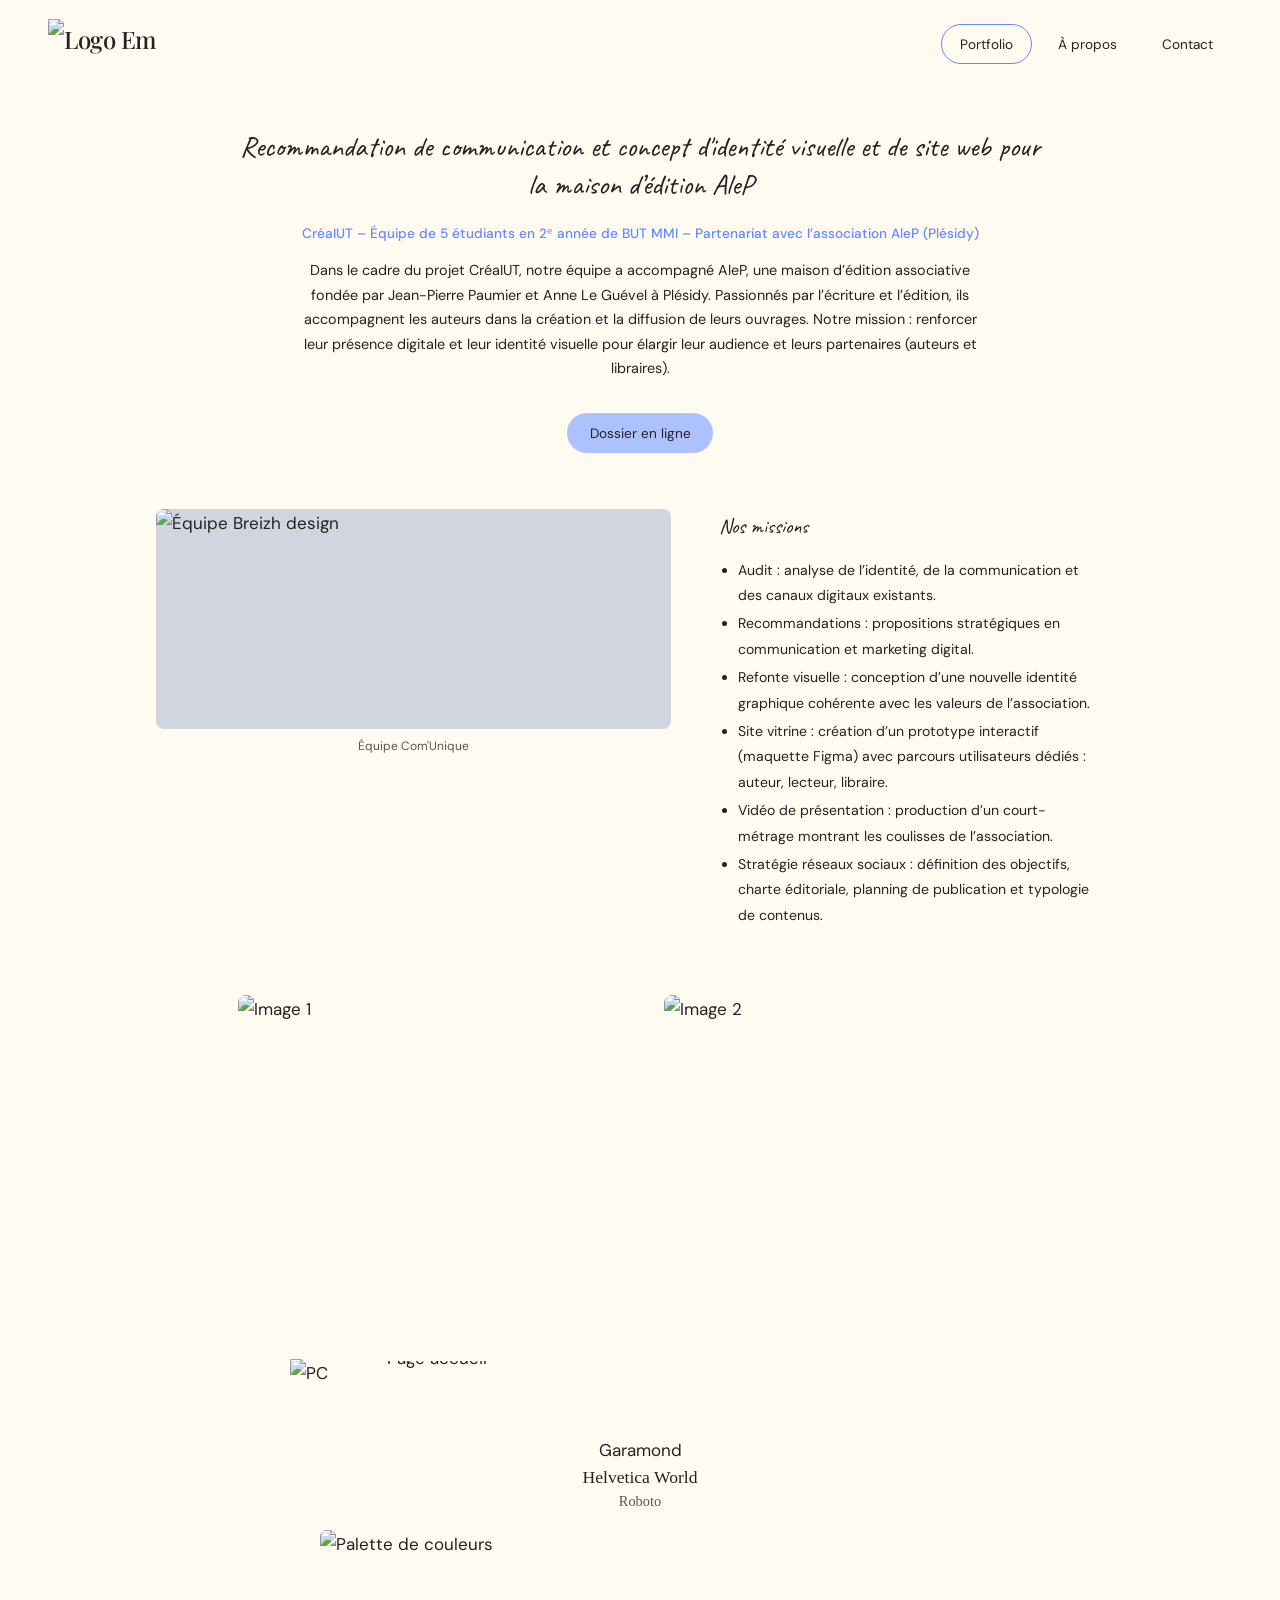
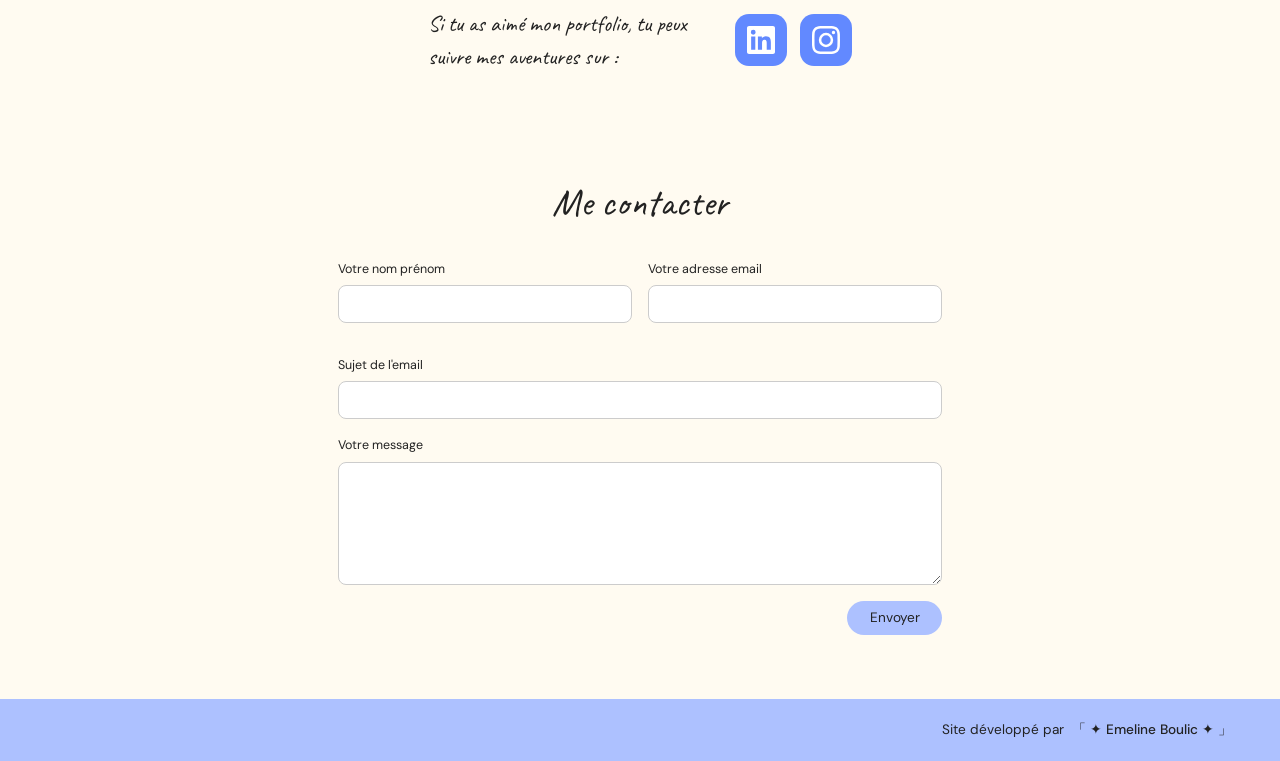
==== alep.html @ 8ab88844 "Add files via upload" ====
<!DOCTYPE html>
<html lang="fr">
<head>
  <meta charset="UTF-8" />
  <meta name="viewport" content="width=device-width, initial-scale=1.0" />
  <title>Les Éditions ALeP</title>
  <link rel="stylesheet" href="style.css" />
  <link rel="stylesheet" href="style_projets.css" />
  <link href="https://fonts.googleapis.com/css2?family=Playfair+Display:ital,wght@0,400;0,500;1,400&family=DM+Sans:wght@300;400;500&family=Caveat:wght@400;500;600&display=swap" rel="stylesheet" />
</head>
<body>

  <!-- NAV -->
  <nav class="navbar">
    <a href="index.html" class="logo"><img src="assets/logoSitePortfolio.png" alt="Logo Em" class="logo-img" /></a>
    <div class="nav-links">
      <a href="index.html" class="nav-btn active">Portfolio</a>
      <a href="apropos.html" class="nav-btn">À propos</a>
      <a href="index.html#contact" class="nav-btn">Contact</a>
    </div>
  </nav>

  <!-- TITRE -->
  <section class="jagu-hero">
    <h1 class="jagu-titre">Recommandation de communication et concept d'identité visuelle et de site web pour la maison d’édition AleP</h1>

    <p class="jagu-meta">CréaIUT – Équipe de 5 étudiants en 2ᵉ année de BUT MMI – Partenariat avec l’association AleP (Plésidy)</p>

    <p class="jagu-intro">Dans le cadre du projet CréaIUT, notre équipe a accompagné AleP, une maison d’édition associative fondée par Jean-Pierre Paumier et Anne Le Guével à Plésidy. Passionnés par l’écriture et l’édition, ils accompagnent les auteurs dans la création et la diffusion de leurs ouvrages. Notre mission : renforcer leur présence digitale et leur identité visuelle pour élargir leur audience et leurs partenaires (auteurs et libraires).</p>

    <a href="https://www.canva.com/design/DAHCxWQqyUs/-ALHAnsmdz0wh9s2Ylnq8A/view?utm_content=DAHCxWQqyUs&utm_campaign=designshare&utm_medium=link2&utm_source=uniquelinks&utlId=h41ed02f5b8" class="btn-primary jagu-dossier">Dossier en ligne</a>
  </section>

  <!-- PHOTO EQUIPE + MISSIONS -->
  <section class="jagu-equipe-section">
    <div class="jagu-equipe-left">
      <img src="assets/alep_equipe.jpg" alt="Équipe Breizh design" class="jagu-equipe-img" onerror="this.style.background='#D1D5E0';this.style.height='220px';this.style.display='block';this.removeAttribute('src')" />
      <p class="jagu-equipe-caption">Équipe Com'Unique</p>
    </div>
    <div class="jagu-equipe-right">
      <h2 class="jagu-section-title">Nos missions</h2>
      <ul class="jagu-missions">
        <li>Audit : analyse de l’identité, de la communication et des canaux digitaux existants.</li>
        <li>Recommandations : propositions stratégiques en communication et marketing digital.</li>
        <li>Refonte visuelle : conception d’une nouvelle identité graphique cohérente avec les valeurs de l’association.</li>
        <li>Site vitrine : création d’un prototype interactif (maquette Figma) avec parcours utilisateurs dédiés : auteur, lecteur, libraire.</li>
        <li>Vidéo de présentation : production d’un court-métrage montrant les coulisses de l’association.</li>
        <li>Stratégie réseaux sociaux : définition des objectifs, charte éditoriale, planning de publication et typologie de contenus.</li>
      </ul>
    </div>
  </section>


<!-- Livres IMAGES -->
<div class="jagu-horizontal-imgs">
  <img src="assets/photographie_livre.png" alt="Image 1" class="jagu-horizontal-img" />
  <img src="assets/photgraphie_livre_ouvert.png" alt="Image 2" class="jagu-horizontal-img" />
</div>



<!-- Pc interactif -->

<section class="pc-section">
  <div class="pc-wrapper">
    <img src="assets/pc_transparent.png" alt="PC" class="pc-img" />
    <div class="pc-screen">
      <img src="assets/mockup_Accueil.png" alt="Page accueil" class="pc-slide active" />
      <img src="assets/mockup_catalogue.png" alt="Page catalogue" class="pc-slide" />
    </div>
  </div>
</section>

  <!-- CHARTE GRAPHIQUE -->
  <section class="alep-charte">
  <div class="alep-charte-inner">
    <div class="alep-charte-typo">
      <p class="alepfont-name">Garamond</p>
      <p class="alep-font-name2">Helvetica World</p>
      <p class="alep-font-sub">Roboto</p>
    </div>
    <div class="alep-charte-couleurs">
      <img src="assets/id_visuelle_alep.png" alt="Palette de couleurs" class="jagu-couleurs-img" />
    </div>
  </div>
</section>

  <!-- SOCIAL CTA -->
  <section class="social-cta">
    <p>Si tu as aimé mon portfolio, tu peux<br/>suivre mes aventures sur :</p>
    <div class="social-icons">
      <a href="#" class="social-icon linkedin">
        <svg viewBox="0 0 24 24" fill="white" width="28" height="28"><path d="M20.447 20.452h-3.554v-5.569c0-1.328-.027-3.037-1.852-3.037-1.853 0-2.136 1.445-2.136 2.939v5.667H9.351V9h3.414v1.561h.046c.477-.9 1.637-1.85 3.37-1.85 3.601 0 4.267 2.37 4.267 5.455v6.286zM5.337 7.433a2.062 2.062 0 01-2.063-2.065 2.064 2.064 0 112.063 2.065zm1.782 13.019H3.555V9h3.564v11.452zM22.225 0H1.771C.792 0 0 .774 0 1.729v20.542C0 23.227.792 24 1.771 24h20.451C23.2 24 24 23.227 24 22.271V1.729C24 .774 23.2 0 22.222 0h.003z"/></svg>
      </a>
      <a href="#" class="social-icon instagram">
        <svg viewBox="0 0 24 24" fill="white" width="28" height="28"><path d="M12 2.163c3.204 0 3.584.012 4.85.07 3.252.148 4.771 1.691 4.919 4.919.058 1.265.069 1.645.069 4.849 0 3.205-.012 3.584-.069 4.849-.149 3.225-1.664 4.771-4.919 4.919-1.266.058-1.644.07-4.85.07-3.204 0-3.584-.012-4.849-.07-3.26-.149-4.771-1.699-4.919-4.92-.058-1.265-.07-1.644-.07-4.849 0-3.204.013-3.583.07-4.849.149-3.227 1.664-4.771 4.919-4.919 1.266-.057 1.645-.069 4.849-.069zm0-2.163c-3.259 0-3.667.014-4.947.072-4.358.2-6.78 2.618-6.98 6.98-.059 1.281-.073 1.689-.073 4.948 0 3.259.014 3.668.072 4.948.2 4.358 2.618 6.78 6.98 6.98 1.281.058 1.689.072 4.948.072 3.259 0 3.668-.014 4.948-.072 4.354-.2 6.782-2.618 6.979-6.98.059-1.28.073-1.689.073-4.948 0-3.259-.014-3.667-.072-4.947-.196-4.354-2.617-6.78-6.979-6.98-1.281-.059-1.69-.073-4.949-.073zm0 5.838a6.162 6.162 0 100 12.324 6.162 6.162 0 000-12.324zM12 16a4 4 0 110-8 4 4 0 010 8zm6.406-11.845a1.44 1.44 0 100 2.881 1.44 1.44 0 000-2.881z"/></svg>
      </a>
    </div>
  </section>

  <!-- CONTACT -->
  <section class="contact" id="contact">
    <h2 class="section-title">Me contacter</h2>
<form class="contact-form" action="https://formspree.io/f/mlgpdlwy" method="POST">
      <div class="form-row">
        <div class="form-group">
          <label>Votre nom prénom</label>
          <input type="text" name="nom"/>
        </div>
        <div class="form-group">
          <label>Votre adresse email</label>
          <input type="email" name="email"/>
        </div>
      </div>
      <div class="form-group full">
        <label>Sujet de l'email</label>
        <input type="text" name="sujet"/>
      </div>
      <div class="form-group full">
        <label>Votre message</label>
        <textarea rows="6"></textarea>
      </div>
      <div style="text-align:right">
        <button type="submit" class="btn-primary">Envoyer</button>
      </div>
    </form>
  </section>


  <script>
    const pcSlides = document.querySelectorAll('.pc-slide');
let currentPc = 0;

setInterval(() => {
  pcSlides[currentPc].classList.remove('active');
  pcSlides[currentPc].style.animation = 'none';
  pcSlides[currentPc].style.transform = 'translateY(0)';
  currentPc = (currentPc + 1) % pcSlides.length;
  pcSlides[currentPc].style.animation = 'none';
  pcSlides[currentPc].offsetHeight; // force reflow
  pcSlides[currentPc].classList.add('active');
  pcSlides[currentPc].style.animation = 'scrollDown 13s linear forwards';
}, 12000);
  </script>




  <!-- FOOTER -->
  <footer class="footer">
    <p>Site développé par &nbsp;<span class="footer-name">「 ✦ Emeline Boulic ✦ 」</span></p>
  </footer>

  <script>
    // Slideshow dans le téléphone
    const slides = document.querySelectorAll('.phone-slide');
    let currentSlide = 0;

    setInterval(() => {
      slides[currentSlide].classList.remove('active');
      currentSlide = (currentSlide + 1) % slides.length;
      slides[currentSlide].classList.add('active');
    }, 2500);
  </script>

</body>
</html>
---- style.css ----
/* =========================================
   EMELINE BOULIC PORTFOLIO – GLOBAL STYLES
   ========================================= */

:root {
  --cream: #FFFBF1;
  --cream-dark: #F5F2DA;
  --blue: #6289FF;
  --blue-soft: #ADC1FF;
  --blue-light: #C5D3FF;
  --blue-dark: #4a6fe0;
  --text: #222222;
  --text-light: #555555;
  --placeholder: #D1D5E0;
  --footer-bg: #ADC1FF;
  --white: #ffffff;
  --font-display: 'Playfair Display', Georgia, serif;
  --font-hand: 'Simple Handmade', 'Caveat', cursive;
  --font-body: 'DM Sans', sans-serif;
  --font-museo: 'MuseoModerno', sans-serif;
  --font-aileron: 'Aileron', sans-serif;
}


@font-face { /*ajoute une typo installée*/
  font-family: 'Arcane Nine';
  src: url('fonts/Arcane Nine.otf') format('truetype');
  font-weight: 400;
  font-style: normal;
}

*, *::before, *::after {
  box-sizing: border-box;
  margin: 0;
  padding: 0;
}

html {
  scroll-behavior: smooth;
}

body {
  background-color: var(--cream);
  color: var(--text);
  font-family: var(--font-body);
  font-size: 17px;
  line-height: 1.7;
}

/* ── NAVBAR ── */
.navbar {
  display: flex;
  align-items: center;
  justify-content: space-between;
  padding: 1.2rem 3rem;
  position: sticky;
  top: 0;
  background: var(--cream);
  z-index: 100;
}

.logo {
  font-family: var(--font-display);
  font-size: 1.5rem;
  font-weight: 500;
  color: var(--text);
  text-decoration: none;
  letter-spacing: -0.02em;
}

.logo span {
  color: var(--blue);
}

.logo-img {
  height: 50px;
  width: auto;
  display: block;
}


.nav-links {
  display: flex;
  gap: 0.5rem;
}

.nav-btn {
  padding: 0.45rem 1.1rem;
  border-radius: 999px;
  border: 1.5px solid transparent;
  font-family: var(--font-body);
  font-size: 0.85rem;
  font-weight: 400;
  color: var(--text);
  text-decoration: none;
  transition: all 0.2s ease;
  cursor: pointer;
}

.nav-btn:hover {
  border-color: var(--blue-light);
  background: rgba(123,143,222,0.08);
}

.nav-btn.active {
  border-color: var(--blue);
  color: var(--text);
}

/* ── HERO ── */
.hero {
  display: flex;
  align-items: center;
  padding: 3rem 3rem 4rem;
  gap: 3rem;
  max-width: 1100px;
  margin: 0 auto;
}

.hero-left {
  flex: 0 0 auto;
  position: relative;
}


.hero-deco {
  position: relative;
  width: 340px;
}

.hero-photo {
  width: 340px;
  height: 420px;
  object-fit: cover;
  border-radius: 8px;
  display: block;
}

/*
.hero-deco {
  position: relative;
  width: 240px;
}

.hero-photo {
  width: 240px;
  height: 300px;
  object-fit: cover;
  border-radius: 8px;
  display: block;
  background: var(--placeholder);
}
*/

.sparkle {
  position: absolute;
  color: var(--blue);
  font-size: 1.4rem;
}

.sparkle.top-left {
  top: -1.5rem;
  left: -1.5rem;
}

.hero-avatar-bubble {
  position: absolute;
  bottom: -1rem;
  right: -1rem;
  width: 60px;
  height: 60px;
  border-radius: 50%;
  background: var(--placeholder);
  border: 3px solid var(--cream);
  overflow: hidden;
}

.hero-right {
  flex: 1;
  min-width: 350px;
}

/* ── HANDWRITTEN FONT ELEMENTS ── */
.hero-name,
.hero-tagline,
.social-cta p,
.projet-title {
  font-family: var(--font-hand);
}


.hero-name {
  font-family: var(--font-hand);
  font-size: 2.4rem;
  font-weight: 400;
  line-height: 1.2;
  margin-bottom: 0.3rem;
}

.hero-tagline {
  font-family: var(--font-hand);
  font-size: 1.2rem;
  color: var(--text-light);
  margin-bottom: 1rem;
}


.hero-tagline {
  font-family: var(--font-hand);
  font-size: 1.2rem;
  color: var(--text-light);
  margin-bottom: 1rem;
}

.social-cta p {
  font-family: var(--font-hand);
  font-size: 1.4rem;
  line-height: 1.5;
}

.hero-bio {
  /*font-size: 0.83rem;*/
  color: var(--text);
  margin-bottom: 0.8rem;
  text-align: center;
}

/* ── BUTTONS ── */
.btn-primary {
  display: inline-block;
  background: var(--blue-soft);
  color: var(--text);
  border: none;
  border-radius: 999px;
  padding: 0.55rem 1.4rem;
  font-family: var(--font-body);
  font-size: 0.85rem;
  font-weight: 400;
  cursor: pointer;
  text-decoration: none;
  transition: background 0.2s ease, transform 0.1s ease;
}

.btn-primary:hover {
  background: #93aef7;
  transform: translateY(-1px);
}

/* ── SERVICES ── */
.services {
  padding: 3rem 3rem 4rem;
  background: var(--cream);
}

.services-inner {
  display: flex;
  align-items: flex-start;
  gap: 3rem;
  max-width: 900px;
  margin: 0 auto;
}

.services-text {
  flex: 1;
}

.services-text h2 { /* c'est le titre de la section jaccompagne vos projets*/
  font-family: var(--font-hand);
  font-size: 2.4rem;
  font-weight: 400;
  margin-bottom: 0.8rem;
}

.service-tags {
  display: flex;
  flex-wrap: wrap;
  gap: 0.4rem;
  margin-bottom: 1rem;
}

.tag {
  padding: 0.3rem 0.9rem;
  border-radius: 999px;
  border: 1.5px solid var(--blue-light);
  font-size: 0.78rem;
  color: var(--text);
  cursor: pointer;
}

.tag.tag-active {
  background: var(--blue);
  color: white;
  border-color: var(--blue);
}

.services-text p {
  /*font-size: 0.83rem;*/
  margin-bottom: 0.5rem;
}

.services-visual {
  flex: 0 0 200px;
}

.img-placeholder {
  width: 100%;
  aspect-ratio: 4/3;
  background: var(--placeholder);
  border-radius: 8px;
}

/* ── PROJETS ── */
.projets {
  padding: 3rem 3rem 4rem;
  max-width: 900px;
  margin: 0 auto;
}

.section-title { /*ce sont les titres des sections*/
  font-family: var(--font-hand);
  font-size: 2.4rem;
  font-weight: 400;
  text-align: center;
  margin-bottom: 0.5rem;
}

.section-sub { /* description en dessous la section projets*/
  text-align: center;
  /*font-size: 0.83rem;*/
  color: var(--text-light);
  margin-bottom: 1.5rem;
}

.filter-tabs {
  display: flex;
  justify-content: center;
  gap: 0.4rem;
  flex-wrap: wrap;
  margin-bottom: 2rem;
}

.filter-btn {
  padding: 0.3rem 0.9rem;
  border-radius: 999px;
  border: 1.5px solid var(--blue-light);
  background: transparent;
  font-size: 0.78rem;
  font-family: var(--font-body);
  color: var(--text);
  cursor: pointer;
  transition: all 0.2s;
}

.filter-btn:hover,
.filter-btn.active {
  background: var(--blue);
  color: white;
  border-color: var(--blue);
}

.projets-grid {
  display: grid;
  grid-template-columns: repeat(4, 1fr);
  gap: 1rem;
}

.projet-card {
  text-decoration: none;
  color: var(--text);
  transition: transform 0.2s;
}

.projet-card:hover {
  transform: translateY(-3px);
}

.projet-card .projet-img {
  width: 100%;
  height: 200px;
  object-fit: cover;
  border-radius: 8px;
  margin-bottom: 0.4rem;
}

.projet-label {
  font-size: 0.75rem;
  color: var(--text-light);
  text-align: center;
}

/* ── SOCIAL CTA ── */
.social-cta {
  padding: 3rem 3rem;
  display: flex;
  align-items: center;
  gap: 3rem;
  max-width: 900px;
  margin: 0 auto;
  justify-content: center;
}

.social-cta-apropos {
  flex-direction: row;
  justify-content: flex-start;
  justify-content: center;
}

.social-icons {
  display: flex;
  gap: 0.8rem;
  flex-shrink: 0;
}

.social-icon {
  width: 52px;
  height: 52px;
  border-radius: 14px;
  display: flex;
  align-items: center;
  justify-content: center;
  transition: transform 0.2s, opacity 0.2s;
}

.social-icon:hover {
  transform: scale(1.08);
  opacity: 0.9;
}

.social-icon.linkedin {
  background: var(--blue);
}

.social-icon.instagram {
  background: var(--blue);
}

/* ── CONTACT ── */
.contact {
  padding: 3rem 3rem 4rem;
  max-width: 700px;
  margin: 0 auto;
}

.contact-form {
  margin-top: 1.5rem;
}

.form-row {
  display: flex;
  gap: 1rem;
  margin-bottom: 1rem;
}

.form-group {
  flex: 1;
  display: flex;
  flex-direction: column;
  gap: 0.3rem;
  margin-bottom: 1rem;
}

.form-group.full {
  width: 100%;
}

.form-group label {
  font-size: 0.78rem;
  color: var(--text);
}

.form-group input,
.form-group textarea {
  border: 1.5px solid #CCCCCC;
  border-radius: 8px;
  padding: 0.6rem 0.8rem;
  font-family: var(--font-body);
  font-size: 0.83rem;
  background: white;
  outline: none;
  transition: border-color 0.2s;
  resize: vertical;
}

.form-group input:focus,
.form-group textarea:focus {
  border-color: var(--blue);
}

/* ── FOOTER ── */
.footer {
  background: var(--footer-bg);
  padding: 1.2rem 3rem;
  text-align: right;
}

.footer p {
  font-size: 0.85rem;
  color: var(--text);
}

.footer-name {
  font-weight: 500;
}

/* ── A PROPOS PAGE ── */
.apropos-section {
  padding: 3rem 3rem 2rem;
  max-width: 900px;
  margin: 0 auto;
}

.stage-block {
  margin-top: 1.5rem;
}

.stage-header {
  margin-bottom: 1rem;
  text-align: center;
}

.stage-badge {
  background: var(--blue-soft);
  color: var(--text);
  padding: 0.35rem 1rem;
  border-radius: 999px;
  font-size: 0.78rem;
  display: inline-block;
  text-align: center;
}

.stage-content {
  display: flex;
  gap: 2.5rem;
  align-items: flex-start;
}

.stage-text {
  flex: 1;
  text-align: center;
}

.stage-text p { /*paragraphe dans la section expérience*/
  /*font-size: 0.83rem;*/
  margin-bottom: 0.8rem;
}

.stage-img {
  flex: 0 0 100px;
}

.stage-img .img-placeholder {
  aspect-ratio: 16/9;
  max-width: 350px;
}
/* ── PROFIL TEXTE ── */
.profil-section {
  padding: 2rem 3rem 2rem;
  max-width: 900px;
  margin: 0 auto;
  display: flex;
  flex-direction: column;
  align-items: center;
}

.profil-text-block {
  max-width: 560px;
  margin-top: 1.5rem;
  text-align: center;
}

.profil-text-block p { /*paragraphe de la section mon profil*/
  /*font-size: 0.83rem;*/
  margin-bottom: 1rem;
  font-style: italic;
}

/* ── PROFIL GALERIE ── */
.profil-galerie {
  padding: 2rem 3rem 3rem;
  max-width: 900px;
  margin: 0 auto;
}

.galerie-grid {
  display: grid;
  grid-template-columns: repeat(3, 1fr);
  gap: 1.2rem;
}

.galerie-item {
  display: flex;
  flex-direction: column;
  gap: 0.4rem;
}

.galerie-img {
  background: var(--placeholder);
  border-radius: 6px;
  width: 100%;
}

.galerie-img.portrait { /*images verticales de la section illustration et animations*/
  aspect-ratio: 3/4;
  background: transparent;
  object-fit: contain;
  height: 350px; /*250px*/
  width: 100%;
}

.galerie-img.paysage {/*images horizontales de la section illustration et animations*/
  background: transparent;
}

.galerie-label {
  font-size: 0.72rem;
  color: var(--text-light);
  text-align: center;
}

/* ── PROJET DETAIL PAGE ── */
.projet-detail {
  padding: 3rem 3rem 2rem;
  max-width: 900px;
  margin: 0 auto;
}

.projet-layout {
  display: flex;
  gap: 2.5rem;
  margin-top: 1.5rem;
  align-items: flex-start;
}

.projet-info {
  flex: 1;
}

.projet-title { /*ce sont les titres des projets*/
  font-family: var(--font-hand);
  font-size: 2.4rem;
  font-weight: 400;
  line-height: 1.4;
  margin-bottom: 0.5rem;
}

.projet-meta {
  font-size: 1rem;
  color: var(--text-light);
  margin-bottom: 1.2rem;
}

.projet-section-title {
  font-size: 0.85rem;
  font-weight: 500;
  margin: 1rem 0 0.4rem;
}

.projet-info p { /*paragraphe de ma section projets*/
  /*font-size: 0.82rem;*/
  margin-bottom: 0.5rem;
}

.projet-info ul {/*bulletpoint de ma section projets*/
  padding-left: 1.2rem;
  /*font-size: 0.82rem;*/
  margin-bottom: 0.5rem;
}

.projet-info ul li {
  margin-bottom: 0.2rem;
}

.projet-side {
  flex: 0 0 200px;
  display: flex;
  flex-direction: column;
  gap: 1rem;
  align-items: center;
}

.projet-preview-img {
  width: 100%;
}

.projet-preview-img .img-placeholder {
  aspect-ratio: 3/4;
  width: 100%;
}

.voir-projet-btn {
  width: 100%;
  text-align: center;
}

/* ── MODAL LIGHTBOX ── */
.modal-overlay {
  display: none;
  position: fixed;
  inset: 0;
  background: rgba(0,0,0,0.6);
  z-index: 1000;
  align-items: center;
  justify-content: center;
}

.modal-overlay.active {
  display: flex;
}

.modal-box {
  background: var(--cream);
  border-radius: 12px;
  padding: 2rem;
  max-width: 90vw;
  max-height: 90vh;
  overflow-y: auto;
  position: relative;
  min-width: 300px;
}

.modal-close {
  position: absolute;
  top: 1rem;
  right: 1rem;
  background: none;
  border: none;
  font-size: 1.2rem;
  cursor: pointer;
  color: var(--text);
  width: 32px;
  height: 32px;
  border-radius: 50%;
  display: flex;
  align-items: center;
  justify-content: center;
  transition: background 0.2s;
}

.modal-close:hover {
  background: rgba(0,0,0,0.1);
}

.modal-title {
  font-family: var(--font-hand);
  font-size: 1.3rem;
  text-align: center;
  margin-bottom: 1.5rem;
}

.modal-preview.horizontal .modal-img {
  width: 80vw;
  max-width: 900px;
  aspect-ratio: 16/9;
  background: var(--placeholder);
  border-radius: 8px;
}

.modal-preview.vertical .modal-img {
  width: 40vw;
  max-width: 400px;
  aspect-ratio: 9/16;
  background: var(--placeholder);
  border-radius: 8px;
  margin: 0 auto;
  display: block;
}

/* ── RESPONSIVE ── */
@media (max-width: 680px) {
  .navbar {
    padding: 1rem 1.5rem;
  }

  .hero {
    flex-direction: column;
    padding: 2rem 1.5rem;
    gap: 2rem;
  }

  .hero-left {
    display: flex;
    justify-content: center;
    width: 100%;
  }

  .services-inner {
    flex-direction: column;
    padding: 0 1.5rem;
    align-items: center;
  }

  .services {
    padding: 2rem 1.5rem;
  }

  .services-visual {
    display: flex;
    justify-content: center;
    width: 100%;
  }

  .services-visual .img-placeholder {
    max-width: 260px;
  }

  .projets {
    padding: 2rem 1.5rem;
  }

  .projets-grid {
    grid-template-columns: repeat(2, 1fr);
  }

  .social-cta {
    flex-direction: column;
    padding: 2rem 1.5rem;
    gap: 1.5rem;
  }

  .contact {
    padding: 2rem 1.5rem;
  }

  .form-row {
    flex-direction: column;
  }

  .galerie-grid {
    grid-template-columns: repeat(2, 1fr);
    
  }

  .stage-content {
    flex-direction: column;
  }

  .projet-layout {
    flex-direction: column;
  }

  .projet-side {
    flex: none;
    width: 100%;
  }

  .apropos-section,
  .profil-section,
  .profil-galerie {
    padding: 2rem 1.5rem;
  }

  .modal-preview.horizontal .modal-img {
    width: 90vw;
  }

  .modal-preview.vertical .modal-img {
    width: 70vw;
  }
}
---- style_projets.css ----
/* =========================================
   JAGU INTERACTIVE – PAGE SPÉCIFIQUE
   ========================================= */

/* ── HERO TITRE ── */


.jagu-hero {
  max-width: 900px;
  margin: 0 auto;
  padding: 2.5rem 3rem 1.5rem;
  text-align: center;
}

.jagu-titre {
  font-family: var(--font-hand);
  font-size: 1.8rem;
  font-weight: 400;
  line-height: 1.3;
  margin-bottom: 1.2rem;
}

.jagu-meta {
  font-size: 0.85rem;
  color: var(--blue);
  margin-bottom: 0.8rem;
  font-weight: 500;
}

.jagu-intro {
  font-size: 0.9rem;
  line-height: 1.7;
  max-width: 680px;
  margin: 0 auto 1.5rem;
  color: var(--text);
}

.jagu-dossier {
  margin-top: 0.5rem;
}

/* ── EQUIPE + MISSIONS ── */
.jagu-equipe-section {
  max-width: 1000px;
  margin: 2rem auto;
  padding: 0 3rem 0 1rem;
  display: flex;
  gap: 3rem;
  align-items: flex-start;
  justify-content: flex-start;
}

.jagu-equipe-left { /* espace entre l'image et le bloc de texte a droite*/
  flex: 0 0 220px;
}


.jagu-equipe-img {
  width: 515px;
  height: 410.03px;
  object-fit: cover;
  border-radius: 8px;
  display: block;
}

.jagu-equipe-caption {
  font-size: 0.75rem;
  color: var(--text-light);
  text-align: center;
  margin-top: 0.4rem;
}

.jagu-equipe-right {
  flex: 1;
}

.jagu-section-title {
  font-family: var(--font-hand);
  font-size: 1.3rem;
  font-weight: 400;
  margin-bottom: 0.8rem;
}

.jagu-missions {
  padding-left: 1.2rem;
  font-size: 0.88rem;
  line-height: 1.8;
}

.jagu-missions li {
  margin-bottom: 0.2rem;
}

/* ── PANNEAUX ── */
.jagu-panneaux {
  max-width: 900px;
  margin: 8.5rem auto;
  padding: 0 3rem;
  display: flex;
  gap: 10rem;
  align-items: flex-start;
  justify-content: center;
}

.jagu-panneau-left {
  flex: 0 0 350px;
}

.jagu-panneau-right {
  flex: 0 0 380px;
}

.jagu-panneau-img {
  width: 100%;
  aspect-ratio: 3/4;
  object-fit:contain;
  border-radius: 8px;
  display: block;
  background: transparent;
}

/* ── TELEPHONE MOCKUP ── */
.jagu-phone-section {
  display: flex;
  justify-content: center;
  padding: 3rem 3rem 3rem 8rem;
}

.jagu-phone-wrapper {/* change la taille du téléphone ET des images qui défilent */
   position: relative;
  width: 600px;
}

.jagu-phone-img {
  width: 100%;
  display: block;
  position: relative;
  z-index: 1;
  
}

.jagu-phone-screen {
  position: absolute;
  top: 3.5%;
  left: 11%;
  width: 42%;
  height: 55%;
  overflow: hidden;
  border-radius: 6% 6% 15% 15%;
  z-index: 2;
}

.arcane-phone-screen {
  object-position: top;
  position: absolute;
  top: 1%;
  left: 11%;
  width: 42%;
  height: 65%;
  overflow: hidden; /*coupe le bas de l'image*/
  border-radius: 6% 6% 15% 15%;
  z-index: 2;
}


.phone-slide {
  position: absolute;
  top: 0;
  left: 0;
  width: 100%;
  height: 100%;
  object-fit: cover;
  opacity: 0;
  transition: opacity 0.6s ease;
}

.phone-slide.active {
  opacity: 1;
}

/* ── CHARTE GRAPHIQUE ── */
.jagu-charte {
  max-width: 900px;
  margin: 1rem auto 3rem;
  padding: 0 3rem;
}

.alep-charte-inner {
  display: flex;
  flex-direction: column;
  align-items: center;
  gap: 1rem;
}

.alep-charte-typo {
  text-align: center;
}

.alep-charte-couleurs {
  width: 50%;
  border-radius: 6px;
  display: block;
}

.jagu-charte-inner {
  display: flex;
  align-items: center;
  gap: 3rem;
}

.jagu-charte-typo {
  flex: 0 0 auto;
}

.jagu-font-name {
  font-family: 'Georgia', serif;
  font-size: 1.3rem;
  line-height: 1.4;
}

.alep-font-name {
  font-family: 'Garamond';
  font-size: 1.3rem;
  line-height: 1.4;
}

.alep-font-name2 {
  font-family: 'Helvetica World';
  font-size: 1.1rem;
  line-height: 1.4;
}

.alep-font-sub {
  font-family: 'Roboto';
  font-size: 0.9rem;
  color: var(--text-light);
}

.mmi-font-name{
  font-family: MuseoModerno;
  font-size: 0.9rem;
  color: var(--text-light);
}

.mmi-font-sub {
  font-family: var(--font-aileron);
  font-weight: bold;
  font-size: 0.9rem;
  color: var(--text-light);
}

.arcane-font-name{
  font-family: 'Arcane Nine', sans-serif;
  font-size: 2rem;
  color: var(--text-light);
}

.arcane-font-sub {
  font-family: 'Cormorant Garamond', serif;
  font-size: 1rem;
  color: var(--text-light);
}
.jagu-charte-couleurs {
  display: flex;
  gap: 0.5rem;
  flex: 1;
}

.jagu-couleurs-img {
  width: 100%;
  border-radius: 6px;
  display: block;
}

.jagu-couleur span {
  font-size: 0.7rem;
  font-weight: 500;
  color: #222;
}





/* ── PC MOCKUP ── */
.pc-section {
  display: flex;
  justify-content: center;
  padding: 3rem;
}

.pc-wrapper {
  position: relative;
  width: 700px;
}

.pc-img {
  width: 100%;
  display: block;
  position: relative;
  z-index: 2;
}

.pc-screen {
  position: absolute;
  top: 6%;
  left: 11.5%;
  width: 77%;
  height: 76%;
  overflow: hidden;
  z-index: 1;
}

.pc-slide {
  position: absolute;
  top: 0;
  left: 0;
  width: 100%;
  opacity: 0;
  transition: opacity 0.8s ease;
  animation: none;
}

.pc-slide.active {
  opacity: 1;
  animation: scrollDown 4s linear forwards;
}



/* photographies */

.jagu-horizontal-imgs {
  display: flex;
  justify-content: center;
  gap: 3rem;
  padding: 2rem 3rem;
  max-width: 900px;
  margin: 0 auto;
}

.jagu-horizontal-img {
  width: 70%;
  aspect-ratio: 4/3;
  object-fit: cover;
  border-radius: 8px;
}



@keyframes scrollDown {
  0%   { transform: translateY(0); }
  100% { transform: translateY(-60%); }
}




/* ── RESPONSIVE ── */

@media (max-width: 900px) { /* tablette */

  .jagu-equipe-section {
    flex-direction: column;
    align-items: center;
    text-align: left;
  }

  .jagu-equipe-left {
    width: 100%;
    display: flex;
    flex-direction: column;
    align-items: center;
    text-align: left;
  }

  .jagu-equipe-right {
    width: 100%;
     max-width: 900px;
     align-items: center;
     align-content: center;
  }

  .jagu-panneaux {
    gap: 3rem;
}

 .jagu-horizontal-imgs {
    padding: 2rem 1.5rem;
  }

  .jagu-horizontal-img {
    width: 45%;
  }

}





@media (max-width: 680px) {

  .alep-charte-inner {
    padding: 0 1.5rem;
  }
  
  .jagu-hero {
    padding: 2rem 1.5rem 1rem;
  }

  .jagu-titre {
    font-size: 1.3rem;
  }

  .jagu-equipe-section {
    flex-direction: column;
    padding: 0 1.5rem;
    gap: 1.5rem;
  }

  .jagu-equipe-left {
    flex: none;
    width: 100%;
    display: flex;
    flex-direction: column;
    align-items: center;
  }

  .jagu-equipe-img {
    max-width: 280px;
  }

  .jagu-panneaux {
    flex-direction: column;
    padding: 0 1.5rem;
  }

  .jagu-panneau-left {
    flex: none;
    width: 100%;
  }

  .jagu-phone-wrapper {
    width: 600px;
  }

  .jagu-charte-inner {
    flex-direction: column;
    gap: 1.5rem;
  }

  .jagu-charte {
    padding: 0 1.5rem;
  }

.jagu-horizontal-imgs {
  flex-direction: column;
  align-items: center;
  padding: 2rem 1.5rem;
}

.jagu-horizontal-img {
  width: 100%;
}

}
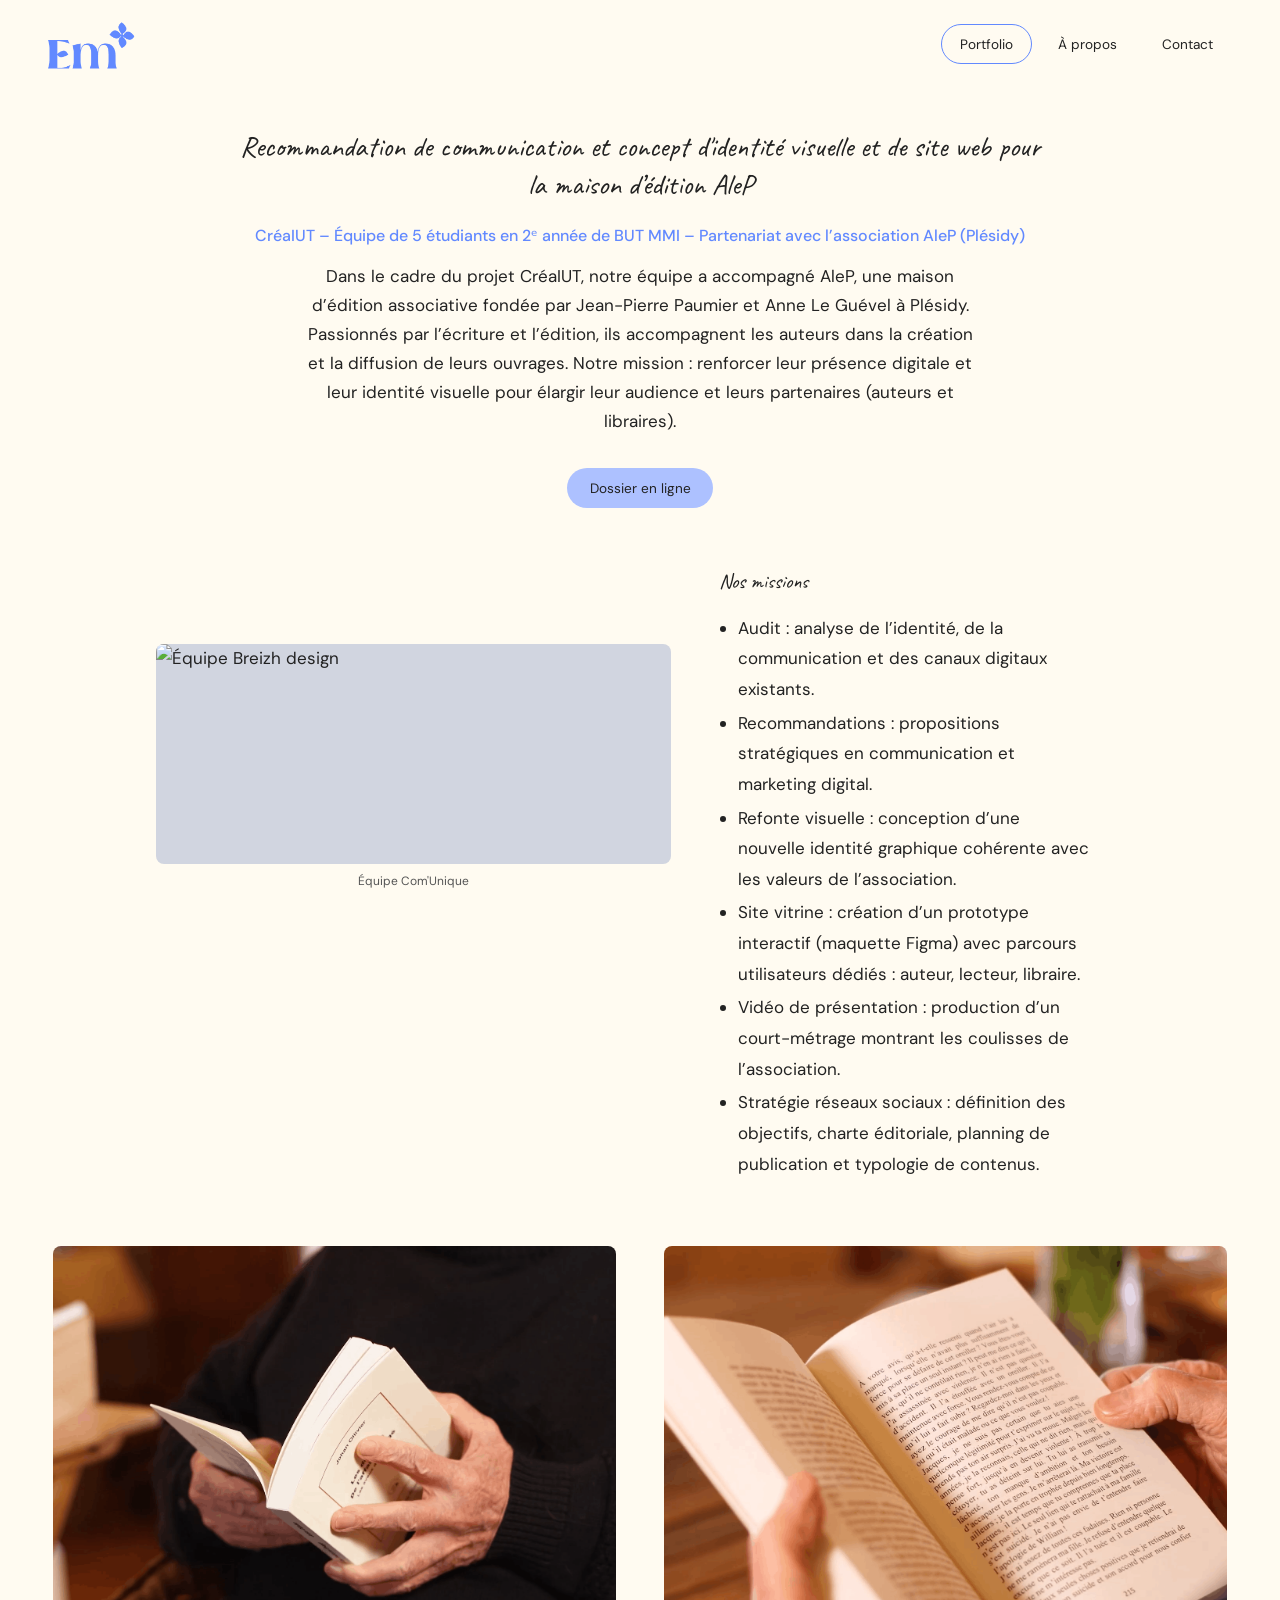
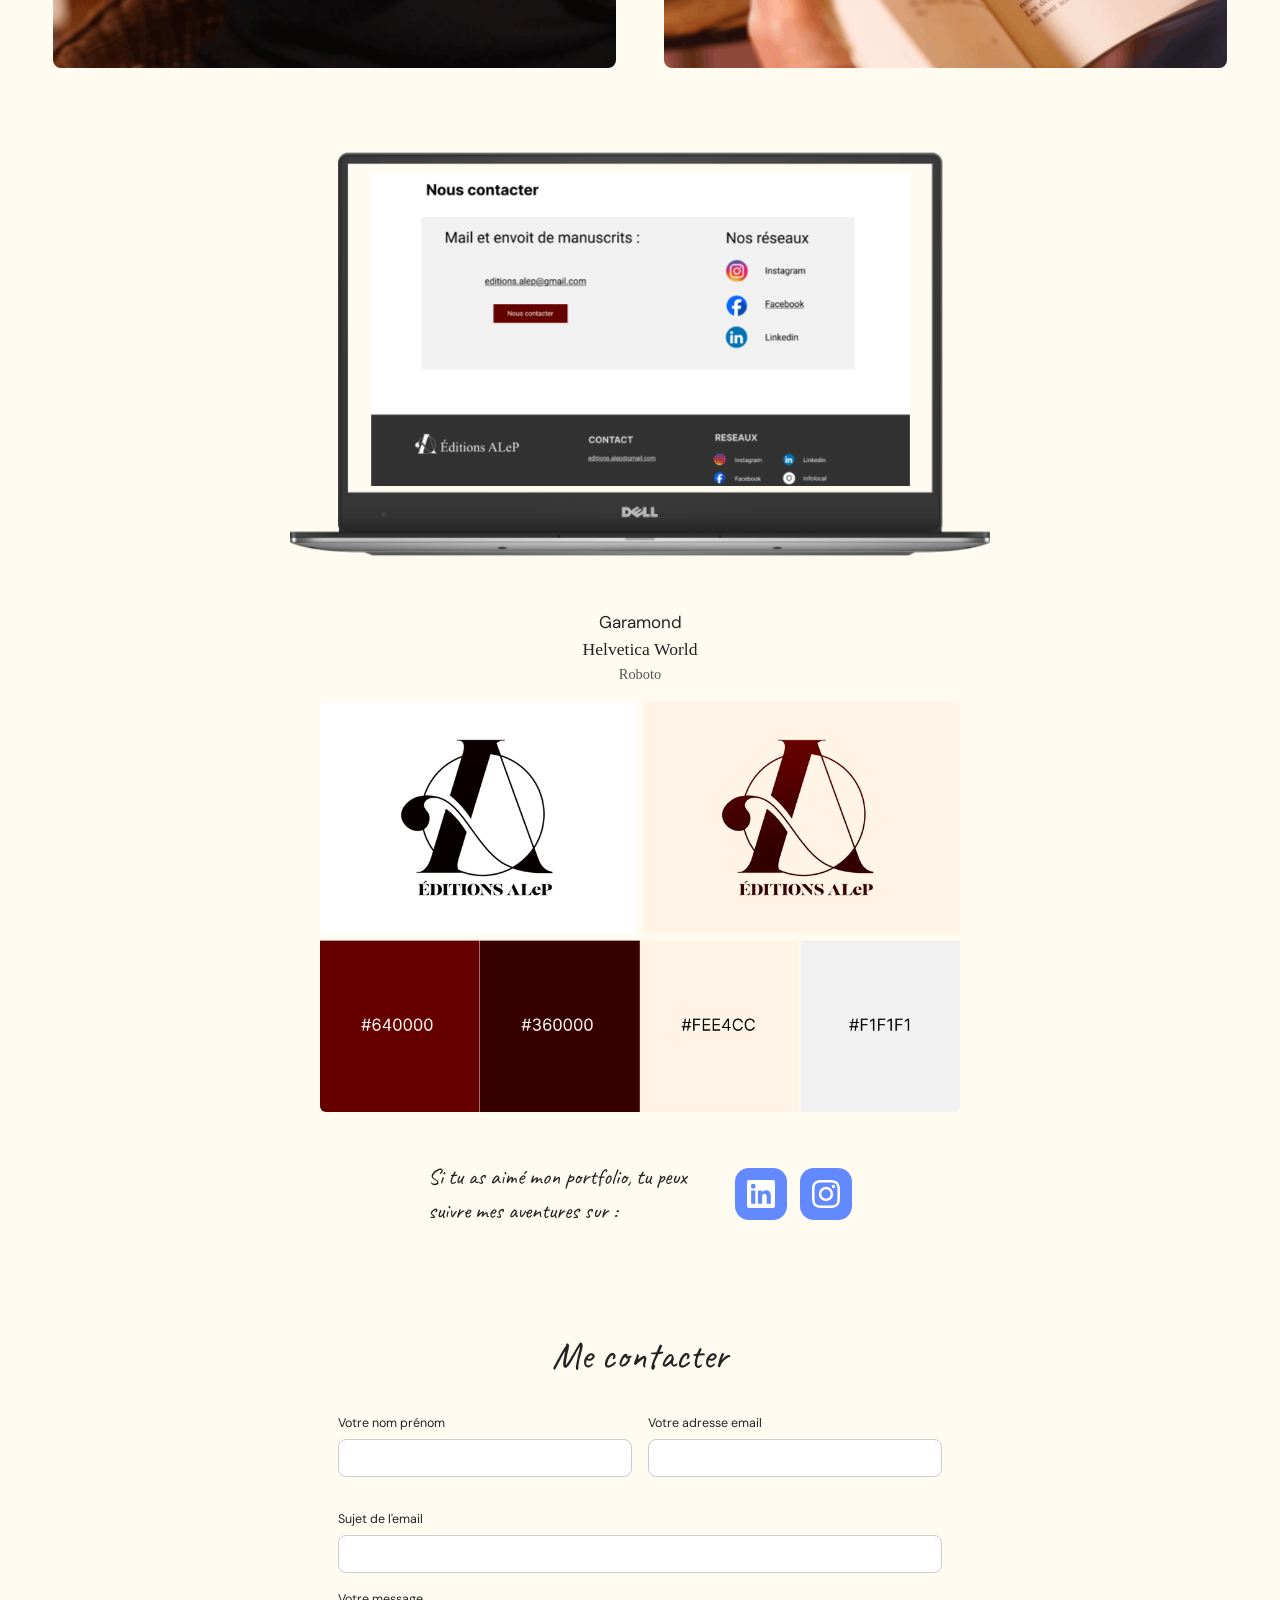
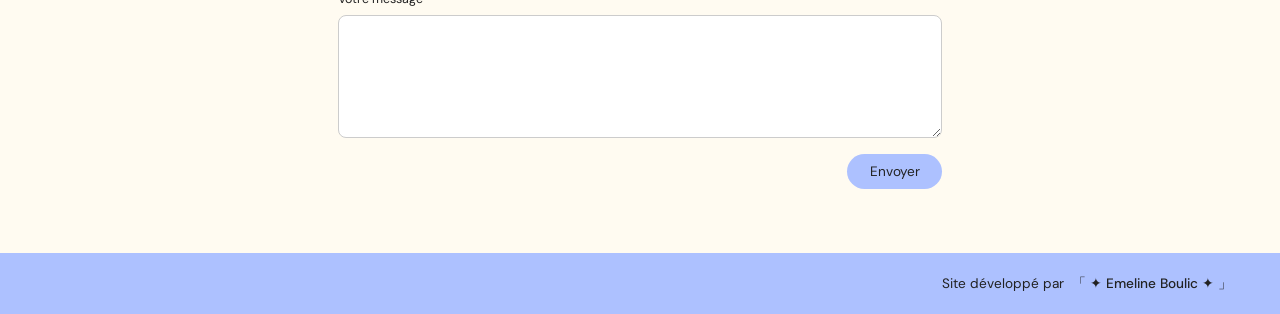
==== commit cd7b6983: "img compressees caroussel repare arcane et taille txt projet augmente" ====
--- a/alep.html
+++ b/alep.html
@@ -33,7 +33,7 @@
 
   <!-- PHOTO EQUIPE + MISSIONS -->
   <section class="jagu-equipe-section">
-    <div class="jagu-equipe-left">
+    <div class="equipe-left-long-texte">
       <img src="assets/alep_equipe.jpg" alt="Équipe Breizh design" class="jagu-equipe-img" onerror="this.style.background='#D1D5E0';this.style.height='220px';this.style.display='block';this.removeAttribute('src')" />
       <p class="jagu-equipe-caption">Équipe Com'Unique</p>
     </div>
--- a/style.css
+++ b/style.css
@@ -241,6 +241,21 @@
   transition: background 0.2s ease, transform 0.1s ease;
 }
 
+.btn-stage-experience {
+  display: inline-block;
+  background: var(--blue);
+  color: var(--white);
+  border: none;
+  border-radius: 999px;
+  padding: 0.55rem 1.4rem;
+  font-family: var(--font-body);
+  font-size: 0.85rem;
+  font-weight: 400;
+  cursor: pointer;
+  text-decoration: none;
+  transition: background 0.2s ease, transform 0.1s ease;
+}
+
 .btn-primary:hover {
   background: #93aef7;
   transform: translateY(-1px);
@@ -518,6 +533,8 @@
   text-align: center;
 }
 
+
+
 .stage-badge {
   background: var(--blue-soft);
   color: var(--text);
--- a/style_projets.css
+++ b/style_projets.css
@@ -21,14 +21,14 @@
 }
 
 .jagu-meta {
-  font-size: 0.85rem;
+  font-size: 1rem;
   color: var(--blue);
   margin-bottom: 0.8rem;
   font-weight: 500;
 }
 
 .jagu-intro {
-  font-size: 0.9rem;
+  font-size: 1 rem;
   line-height: 1.7;
   max-width: 680px;
   margin: 0 auto 1.5rem;
@@ -54,12 +54,33 @@
   flex: 0 0 220px;
 }
 
+.equipe-left-long-texte { /* espace entre l'image et le bloc de texte a droite*/
+  flex: 0 0 220px;
+  padding-top: 80px;
+}
 
 .jagu-equipe-img {
   width: 515px;
   height: 410.03px;
-  object-fit: cover;
+  object-fit:contain;
   border-radius: 8px;
+  display: block;
+}
+
+.arcane-equipe-img {
+  width: 515px;
+  height: 410.03px;
+  object-fit:cover;
+  border-radius: 8px;
+  display: block;
+}
+
+
+.mmi-img {
+  width: 515px;
+  height: 510px;
+  object-fit:contain;
+  border-radius: 0px;
   display: block;
 }
 
@@ -83,13 +104,14 @@
 
 .jagu-missions {
   padding-left: 1.2rem;
-  font-size: 0.88rem;
+  font-size: 1.4 rem;
   line-height: 1.8;
 }
 
 .jagu-missions li {
   margin-bottom: 0.2rem;
 }
+
 
 /* ── PANNEAUX ── */
 .jagu-panneaux {
@@ -151,14 +173,15 @@
 }
 
 .arcane-phone-screen {
-  object-position: top;
   position: absolute;
-  top: 1%;
+  top: 3.5%;
   left: 11%;
   width: 42%;
-  height: 65%;
-  overflow: hidden; /*coupe le bas de l'image*/
+  height: 55%;
+  /*
+  overflow: hidden;
   border-radius: 6% 6% 15% 15%;
+  */
   z-index: 2;
 }
 
@@ -172,6 +195,22 @@
   object-fit: cover;
   opacity: 0;
   transition: opacity 0.6s ease;
+}
+
+.phone-slide-arcane {
+  position: absolute;
+  top: -4%;
+  left: -5%;
+  width: 110%;
+  height: 110%;
+  object-fit: contain;
+  opacity: 0;
+  transition: opacity 0.6s ease;
+  border-radius: 6% 6% 27% 15%;
+}
+
+.phone-slide-arcane.active {
+  opacity: 1;
 }
 
 .phone-slide.active {
@@ -374,6 +413,14 @@
     text-align: left;
   }
 
+   .equipe-left-long-texte {
+    width: 100%;
+    display: flex;
+    flex-direction: column;
+    align-items: center;
+    text-align: left;
+  }
+
   .jagu-equipe-right {
     width: 100%;
      max-width: 900px;
@@ -427,6 +474,15 @@
     align-items: center;
   }
 
+  
+  .equipe-left-long-texte {
+    flex: none;
+    width: 100%;
+    display: flex;
+    flex-direction: column;
+    align-items: center;
+  }
+
   .jagu-equipe-img {
     max-width: 280px;
   }
